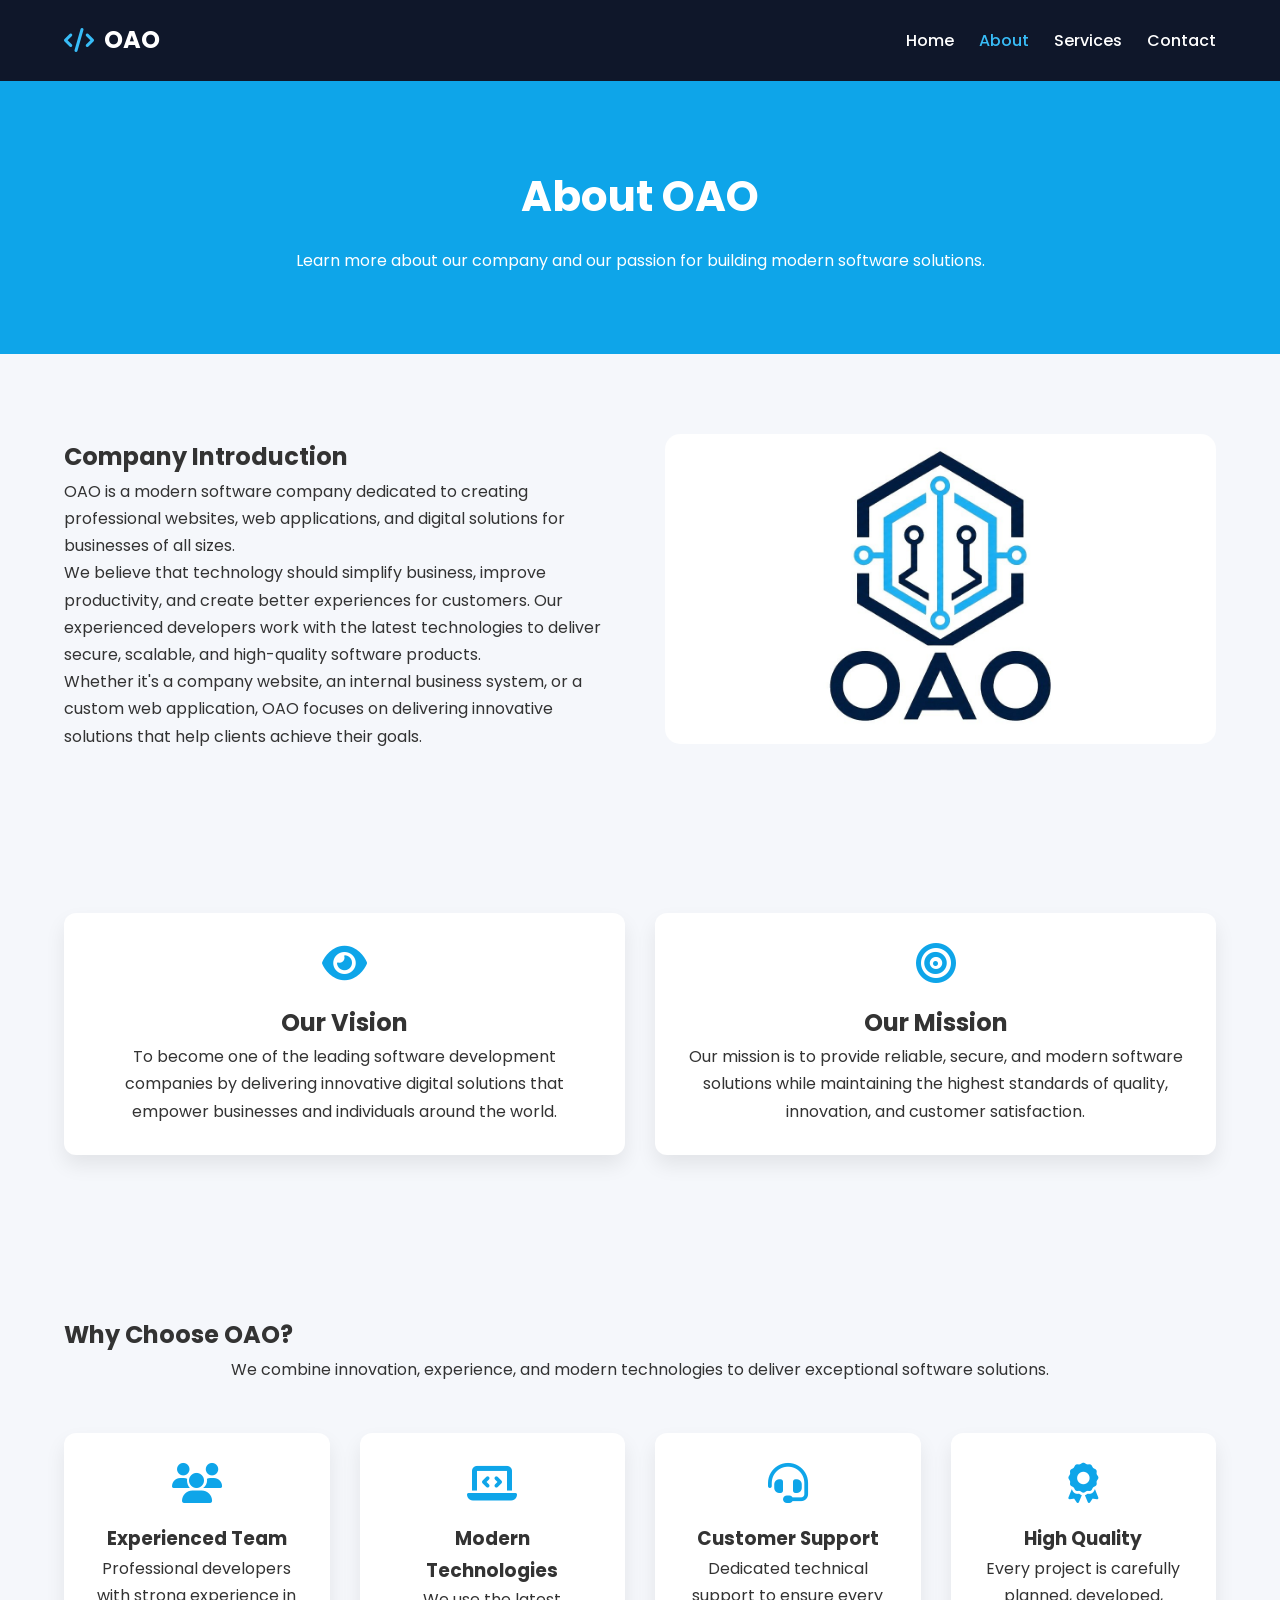
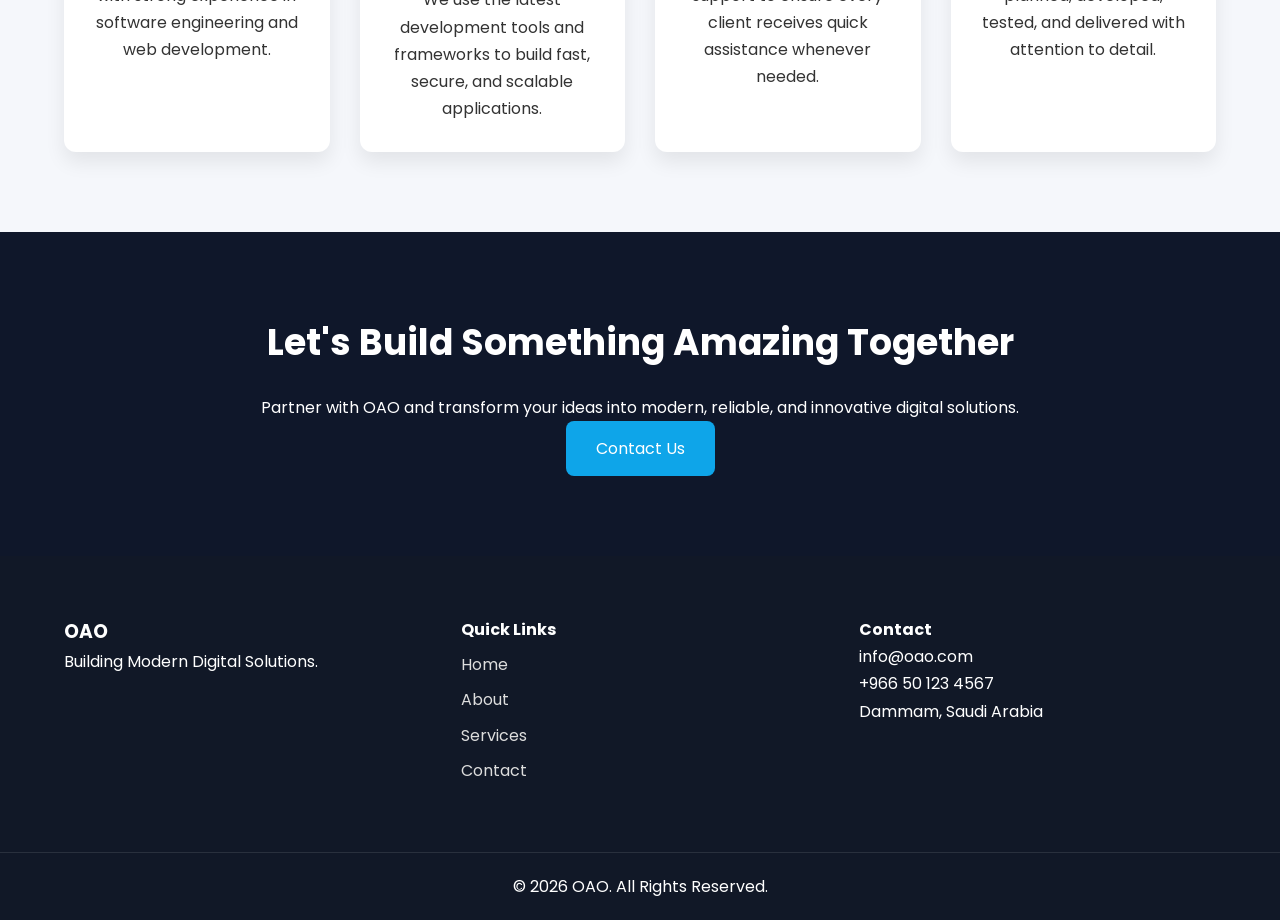
==== about.html @ 4bdbd4c5 "create OAO web WASAN" ====
<!DOCTYPE html>
<html lang="en">

<head>

    <meta charset="UTF-8">

    <meta name="viewport" content="width=device-width, initial-scale=1.0">

    <title>OAO | About</title>

    <link rel="stylesheet" href="css/style.css">

    <link rel="preconnect" href="https://fonts.googleapis.com">

    <link rel="preconnect" href="https://fonts.gstatic.com" crossorigin>

    <link href="https://fonts.googleapis.com/css2?family=Poppins:wght@300;400;500;600;700&display=swap" rel="stylesheet">

    <link rel="stylesheet"
        href="https://cdnjs.cloudflare.com/ajax/libs/font-awesome/6.7.2/css/all.min.css">

</head>

<body>

<header>

    <div class="container">

        <div class="logo">

            <i class="fa-solid fa-code"></i>

            <span>OAO</span>

        </div>

        <nav>

            <a href="index.html">Home</a>

            <a class="active" href="about.html">About</a>

            <a href="services.html">Services</a>

            <a href="contact.html">Contact</a>

        </nav>

    </div>

</header>

<section class="page-banner">

    <div class="container">

        <h1>About OAO</h1>

        <p>

            Learn more about our company and our passion for building
            modern software solutions.

        </p>

    </div>

</section>

<section class="about">

    <div class="container">

        <div class="about-content">

            <div>

                <h2>Company Introduction</h2>

                <p>

                    OAO is a modern software company dedicated to creating
                    professional websites, web applications, and digital
                    solutions for businesses of all sizes.

                </p>

                <p>

                    We believe that technology should simplify business,
                    improve productivity, and create better experiences
                    for customers. Our experienced developers work with
                    the latest technologies to deliver secure, scalable,
                    and high-quality software products.

                </p>

                <p>

                    Whether it's a company website, an internal business
                    system, or a custom web application, OAO focuses on
                    delivering innovative solutions that help clients
                    achieve their goals.

                </p>

            </div>

            <div>

                <img src="images/hero.png"
                     alt="About OAO">

            </div>

        </div>

    </div>

</section>

<section class="vision-mission">

    <div class="container">

        <div class="info-card">

            <i class="fa-solid fa-eye"></i>

            <h2>Our Vision</h2>

            <p>

                To become one of the leading software development companies
                by delivering innovative digital solutions that empower
                businesses and individuals around the world.

            </p>

        </div>

        <div class="info-card">

            <i class="fa-solid fa-bullseye"></i>

            <h2>Our Mission</h2>

            <p>

                Our mission is to provide reliable, secure, and modern
                software solutions while maintaining the highest standards
                of quality, innovation, and customer satisfaction.

            </p>

        </div>

    </div>

</section>

<section class="why-us">

    <div class="container">

        <h2>Why Choose OAO?</h2>

        <p class="section-text">

            We combine innovation, experience, and modern technologies
            to deliver exceptional software solutions.

        </p>

        <div class="features">

            <div class="feature">

                <i class="fa-solid fa-users"></i>

                <h3>Experienced Team</h3>

                <p>

                    Professional developers with strong experience
                    in software engineering and web development.

                </p>

            </div>

            <div class="feature">
                <i class="fa-solid fa-laptop-code"></i>

                <h3>Modern Technologies</h3>

                <p>

                    We use the latest development tools and frameworks
                    to build fast, secure, and scalable applications.

                </p>

            </div>

            <div class="feature">

                <i class="fa-solid fa-headset"></i>

                <h3>Customer Support</h3>

                <p>

                    Dedicated technical support to ensure every client
                    receives quick assistance whenever needed.

                </p>

            </div>

            <div class="feature">

                <i class="fa-solid fa-award"></i>

                <h3>High Quality</h3>

                <p>

                    Every project is carefully planned, developed,
                    tested, and delivered with attention to detail.

                </p>

            </div>

        </div>

    </div>

</section>

<section class="cta">

    <div class="container">

        <h2>

            Let's Build Something Amazing Together

        </h2>

        <p>

            Partner with OAO and transform your ideas into modern,
            reliable, and innovative digital solutions.

        </p>

        <a href="contact.html" class="btn">

            Contact Us

        </a>

    </div>

</section>

<footer>

    <div class="container footer-content">

        <div>

            <h3>OAO</h3>

            <p>

                Building Modern Digital Solutions.

            </p>

        </div>

        <div>

            <h4>Quick Links</h4>

            <a href="index.html">Home</a>

            <a href="about.html">About</a>

            <a href="services.html">Services</a>

            <a href="contact.html">Contact</a>

        </div>

        <div>

            <h4>Contact</h4>

            <p>info@oao.com</p>

            <p>+966 50 123 4567</p>

            <p>Dammam, Saudi Arabia</p>

        </div>

    </div>

    <div class="copyright">

        © 2026 OAO. All Rights Reserved.

    </div>

</footer>

<script src="js/script.js"></script>

</body>

</html>
---- css/style.css ----
*{
    margin:0;
    padding:0;
    box-sizing:border-box;
    font-family:'Poppins',sans-serif;
}

html{
    scroll-behavior:smooth;
}

body{
    background:#f5f7fb;
    color:#333;
    line-height:1.7;
}

.container{
    width:90%;
    max-width:1200px;
    margin:auto;
}

header{
    background:#0f172a;
    color:#fff;
    position:sticky;
    top:0;
    z-index:1000;
}

header .container{
    display:flex;
    justify-content:space-between;
    align-items:center;
    padding:20px 0;
}

.logo{
    display:flex;
    align-items:center;
    gap:10px;
    font-size:24px;
    font-weight:700;
}

.logo i{
    color:#38bdf8;
}

nav{
    display:flex;
    gap:25px;
}

nav a{
    color:#fff;
    text-decoration:none;
    transition:.3s;
    font-weight:500;
}

nav a:hover,
nav .active{
    color:#38bdf8;
}

.hero{
    padding:80px 0;
}

.hero-content{
    display:grid;
    grid-template-columns:repeat(2,1fr);
    gap:60px;
    align-items:center;
}

.hero h1{
    font-size:50px;
    margin-bottom:20px;
    color:#0f172a;
}

.hero p{
    margin-bottom:30px;
}

.hero-image img{
    width:100%;
}

.hero-buttons{
    display:flex;
    gap:15px;
}

.btn{
    display:inline-block;
    background:#0ea5e9;
    color:#fff;
    padding:14px 30px;
    border-radius:8px;
    text-decoration:none;
    transition:.3s;
}

.btn:hover{
    background:#0284c7;
}

.btn-outline{
    display:inline-block;
    padding:14px 30px;
    border:2px solid #0ea5e9;
    border-radius:8px;
    text-decoration:none;
    color:#0ea5e9;
    transition:.3s;
}

.btn-outline:hover{
    background:#0ea5e9;
    color:#fff;
}

.page-banner{
    background:#0ea5e9;
    color:#fff;
    text-align:center;
    padding:80px 0;
}

.page-banner h1{
    font-size:42px;
    margin-bottom:15px;
}

.services-preview,
.services,
.about,
.vision-mission,
.why-us,
.contact-section,
.location,
.cta{
    padding:80px 0;
}

.section-text{
    text-align:center;
    margin-bottom:50px;
}

.cards,
.features,
.service-grid{
    display:grid;
    grid-template-columns:repeat(auto-fit,minmax(250px,1fr));
    gap:30px;
}

.card,
.feature,
.service-card,
.info-card{
    background:#fff;
    padding:30px;
    border-radius:12px;
    box-shadow:0 10px 20px rgba(0,0,0,.08);
    text-align:center;
    transition:.3s;
}

.card:hover,
.feature:hover,
.service-card:hover,
.info-card:hover{
    transform:translateY(-8px);
}

.card i,
.feature i,
.service-card i,
.info-card i{
    font-size:40px;
    color:#0ea5e9;
    margin-bottom:20px;
}

.service-card a{
    display:inline-block;
    margin-top:20px;
    text-decoration:none;
    background:#0ea5e9;
    color:#fff;
    padding:10px 22px;
    border-radius:6px;
}

.about-content{
    display:grid;
    grid-template-columns:repeat(2,1fr);
    gap:50px;
    align-items:center;
}

.about-content img{
    width:100%;
    border-radius:15px;
}

.vision-mission .container{
    display:grid;
    grid-template-columns:repeat(auto-fit,minmax(300px,1fr));
    gap:30px;
}

.contact-grid{
    display:grid;
    grid-template-columns:1fr 1fr;
    gap:50px;
}

.contact-form form{
    display:flex;
    flex-direction:column;
}

.contact-form input,
.contact-form textarea{
    padding:15px;
    margin-bottom:20px;
    border:1px solid #ddd;
    border-radius:8px;
    outline:none;
}

.contact-form button{
    border:none;
    background:#0ea5e9;
    color:#fff;
    padding:15px;
    border-radius:8px;
    cursor:pointer;
    transition:.3s;
}

.contact-form button:hover{
    background:#0284c7;
}

.cta{
    background:#0f172a;
    color:#fff;
    text-align:center;
}

.cta h2{
    margin-bottom:20px;
    font-size:36px;
}

footer{
    background:#111827;
    color:#fff;
}

.footer-content{
    display:grid;
    grid-template-columns:repeat(auto-fit,minmax(250px,1fr));
    gap:40px;
    padding:60px 0;
}

.footer-content a{
    display:block;
    color:#ddd;
    text-decoration:none;
    margin:8px 0;
}

.footer-content a:hover{
    color:#38bdf8;
}

.copyright{
    text-align:center;
    padding:20px;
    border-top:1px solid rgba(255,255,255,.1);
}

img{
    max-width:100%;
}

@media(max-width:900px){

.hero-content,
.about-content,
.contact-grid{
    grid-template-columns:1fr;
    text-align:center;
}

nav{
    flex-wrap:wrap;
    justify-content:center;
}

.hero-buttons{
    justify-content:center;
}

.hero h1{
    font-size:36px;
}

.page-banner h1{
    font-size:32px;
}
.hero-image img,
.about-content img{
    width:300px !important;
    height:300px !important;
    border-radius:50% !important;
    object-fit:contain !important;
    display:block;
    margin:auto;
}

}
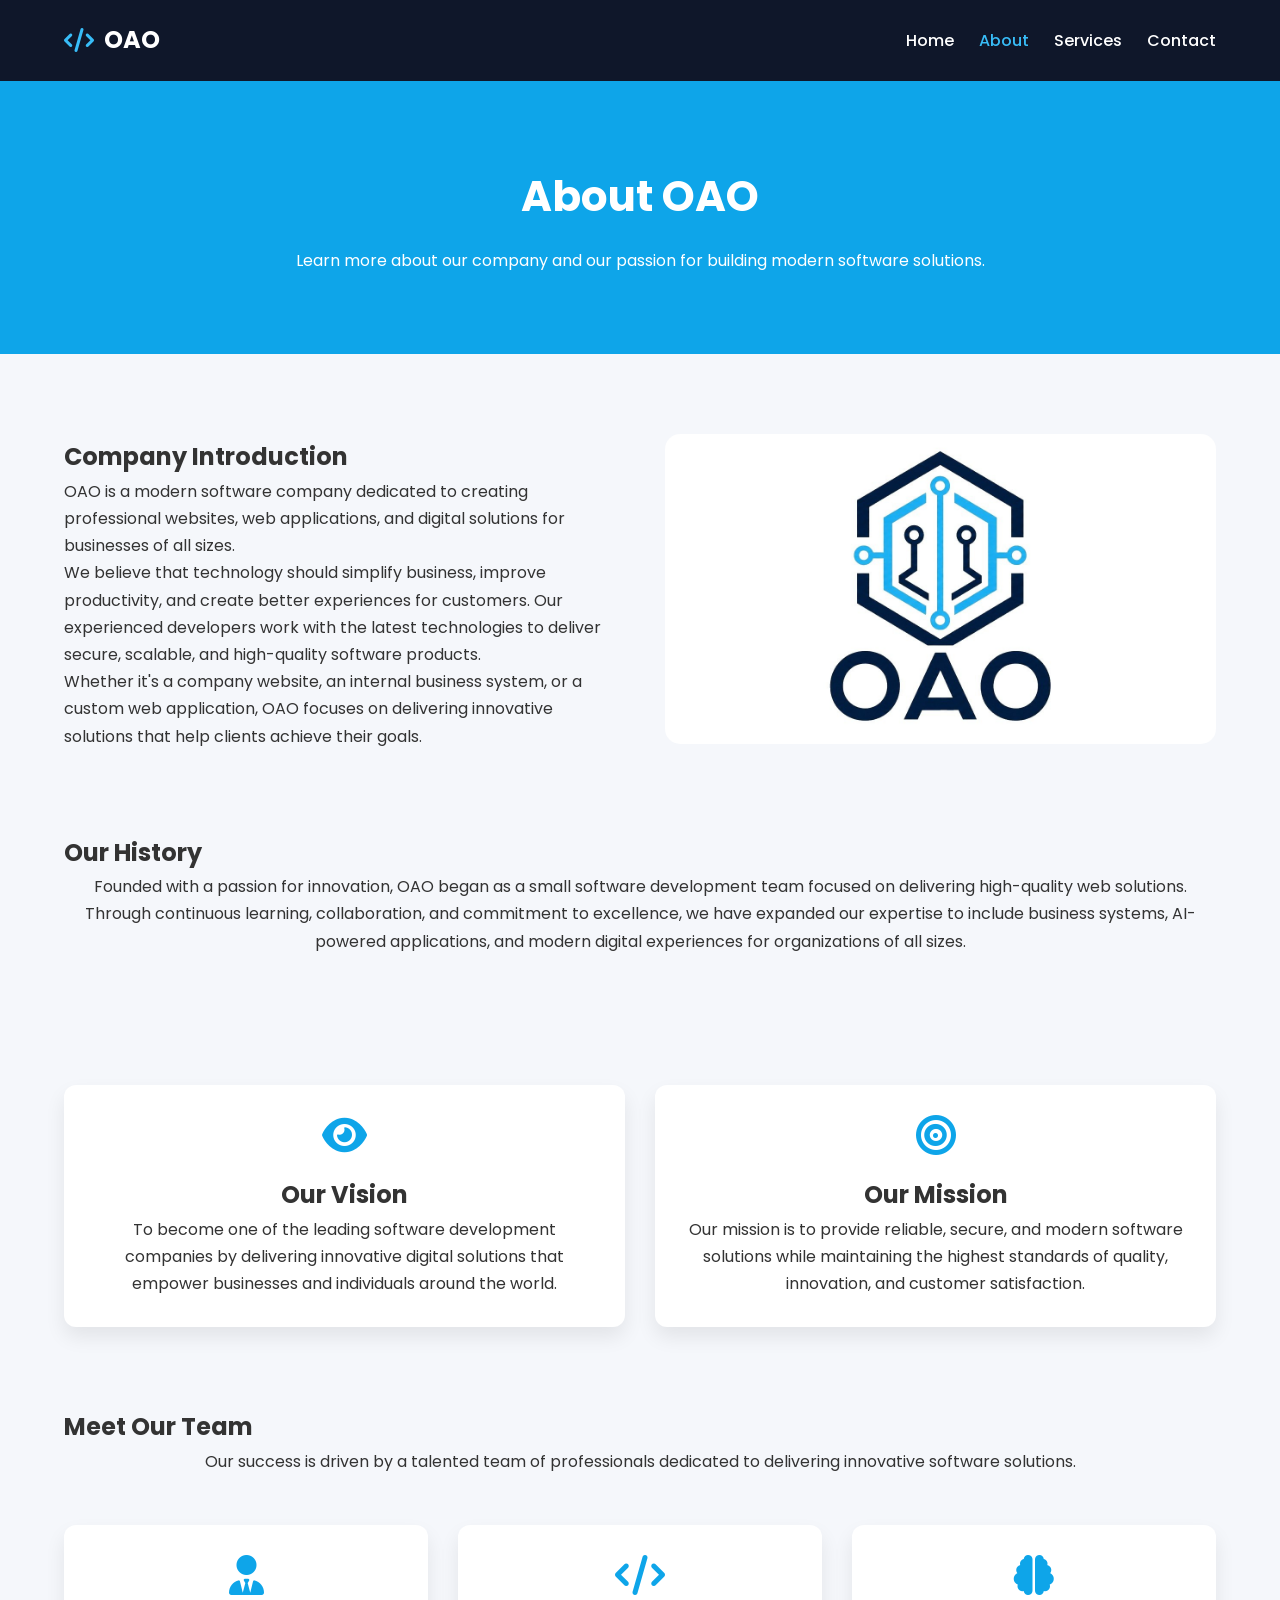
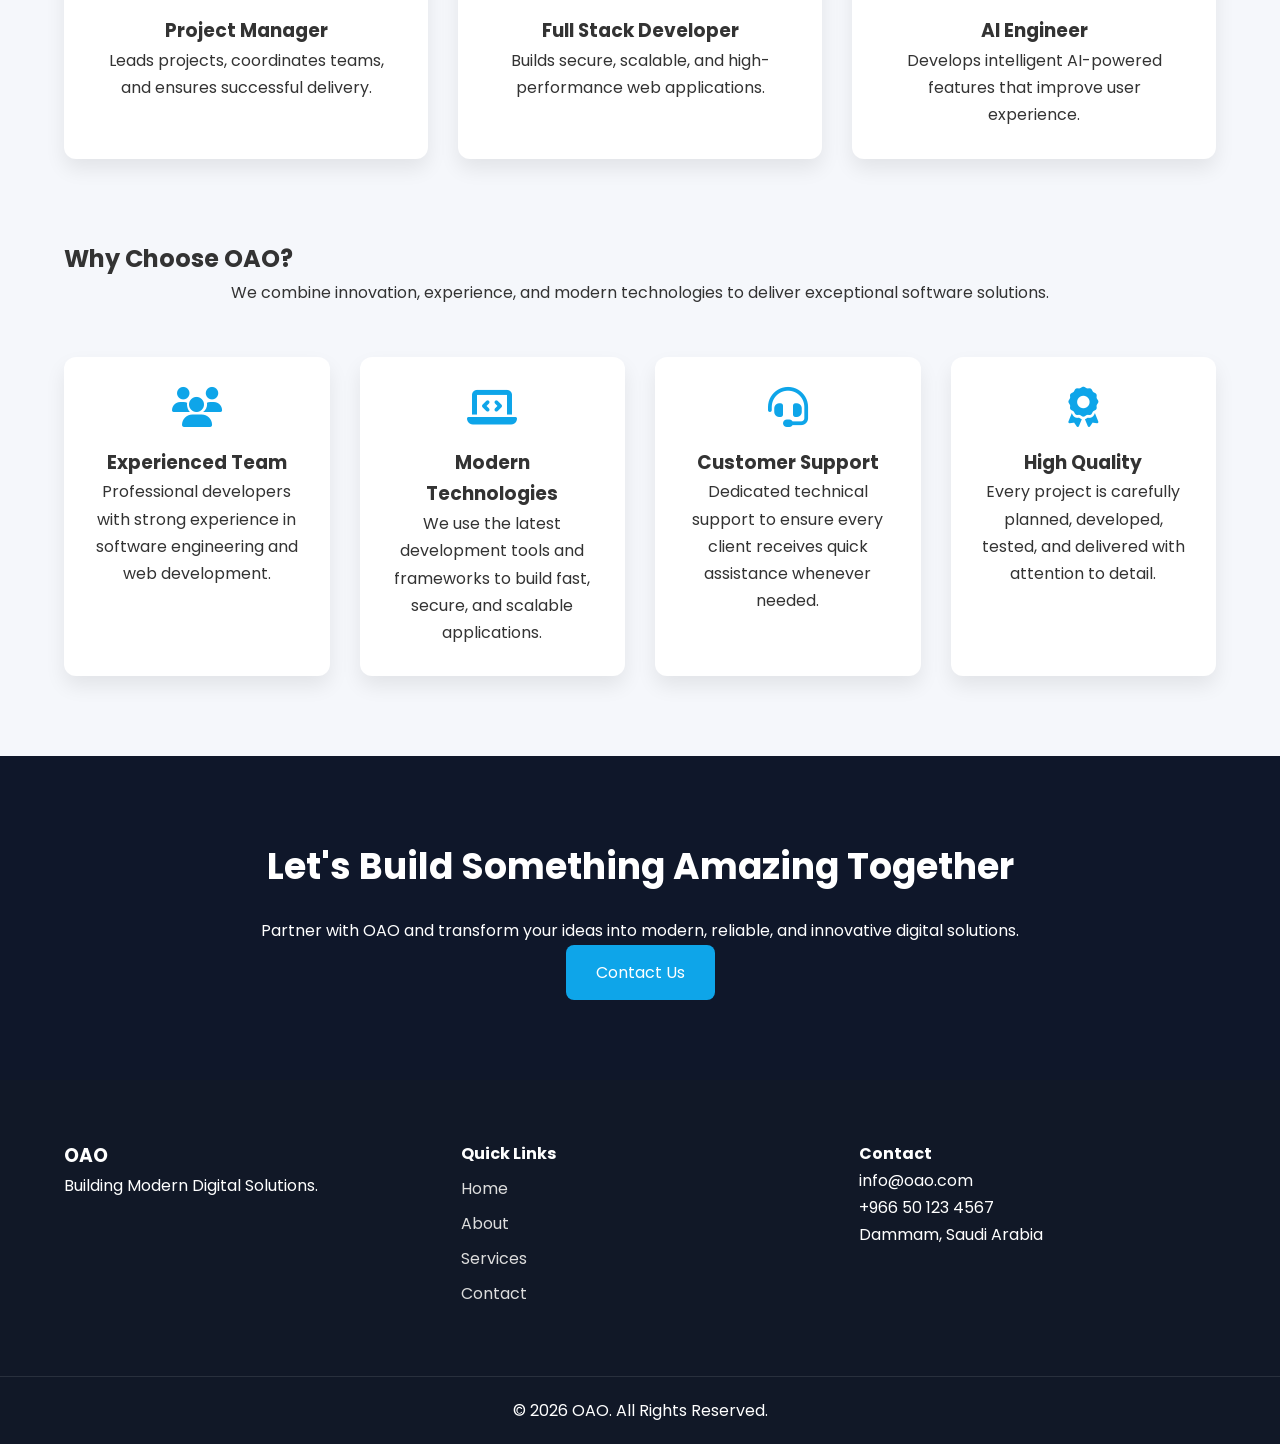
==== commit 013bdfb0: "Add company history and team section" ====
--- a/about.html
+++ b/about.html
@@ -121,6 +121,25 @@
 
 </section>
 
+<section class="history">
+
+    <div class="container">
+
+        <h2>Our History</h2>
+
+        <p class="section-text">
+
+            Founded with a passion for innovation, OAO began as a small software
+            development team focused on delivering high-quality web solutions.
+            Through continuous learning, collaboration, and commitment to excellence,
+            we have expanded our expertise to include business systems, AI-powered
+            applications, and modern digital experiences for organizations of all sizes.
+
+        </p>
+
+    </div>
+
+</section>
 <section class="vision-mission">
 
     <div class="container">
@@ -161,6 +180,69 @@
 
 </section>
 
+<section class="team">
+
+    <div class="container">
+
+        <h2>Meet Our Team</h2>
+
+        <p class="section-text">
+
+            Our success is driven by a talented team of professionals dedicated
+            to delivering innovative software solutions.
+
+        </p>
+
+        <div class="cards">
+
+            <div class="card">
+
+                <i class="fa-solid fa-user-tie"></i>
+
+                <h3>Project Manager</h3>
+
+                <p>
+
+                    Leads projects, coordinates teams, and ensures successful delivery.
+
+                </p>
+
+            </div>
+
+            <div class="card">
+
+                <i class="fa-solid fa-code"></i>
+
+                <h3>Full Stack Developer</h3>
+
+                <p>
+
+                    Builds secure, scalable, and high-performance web applications.
+
+                </p>
+
+            </div>
+
+            <div class="card">
+
+                <i class="fa-solid fa-brain"></i>
+
+                <h3>AI Engineer</h3>
+
+                <p>
+
+                    Develops intelligent AI-powered features that improve user experience.
+
+                </p>
+
+            </div>
+
+        </div>
+
+    </div>
+
+</section>
+
 <section class="why-us">
 
     <div class="container">
